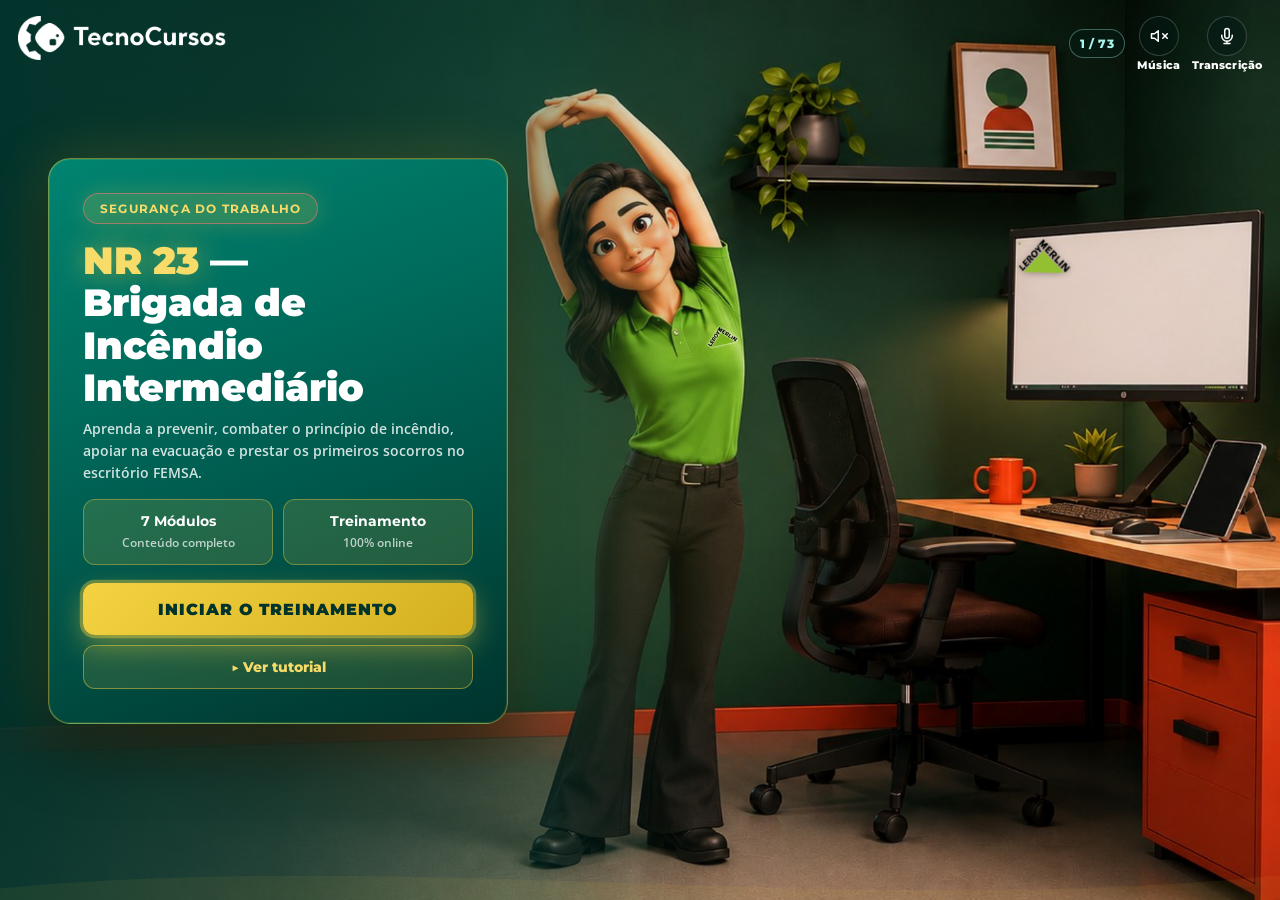
==== index.html @ 7adb187c "Initial commit: NR 23 Brigada de Incêndio Intermediário (FEMSA). Treinamento HTML com 7 módulos, tem" ====
<!DOCTYPE html>
<html lang="pt-BR">
<head>
  <meta charset="UTF-8">
  <meta http-equiv="refresh" content="0; url=sessao-aprender.html">
  <link rel="canonical" href="sessao-aprender.html">
  <title>NR 23 — Brigada de Incêndio</title>
</head>
<body>
  <p style="font-family:Montserrat,sans-serif;padding:24px">
    Abrindo a sessão…
    <a href="sessao-aprender.html">Clique aqui se não abrir</a>
  </p>
</body>
</html>
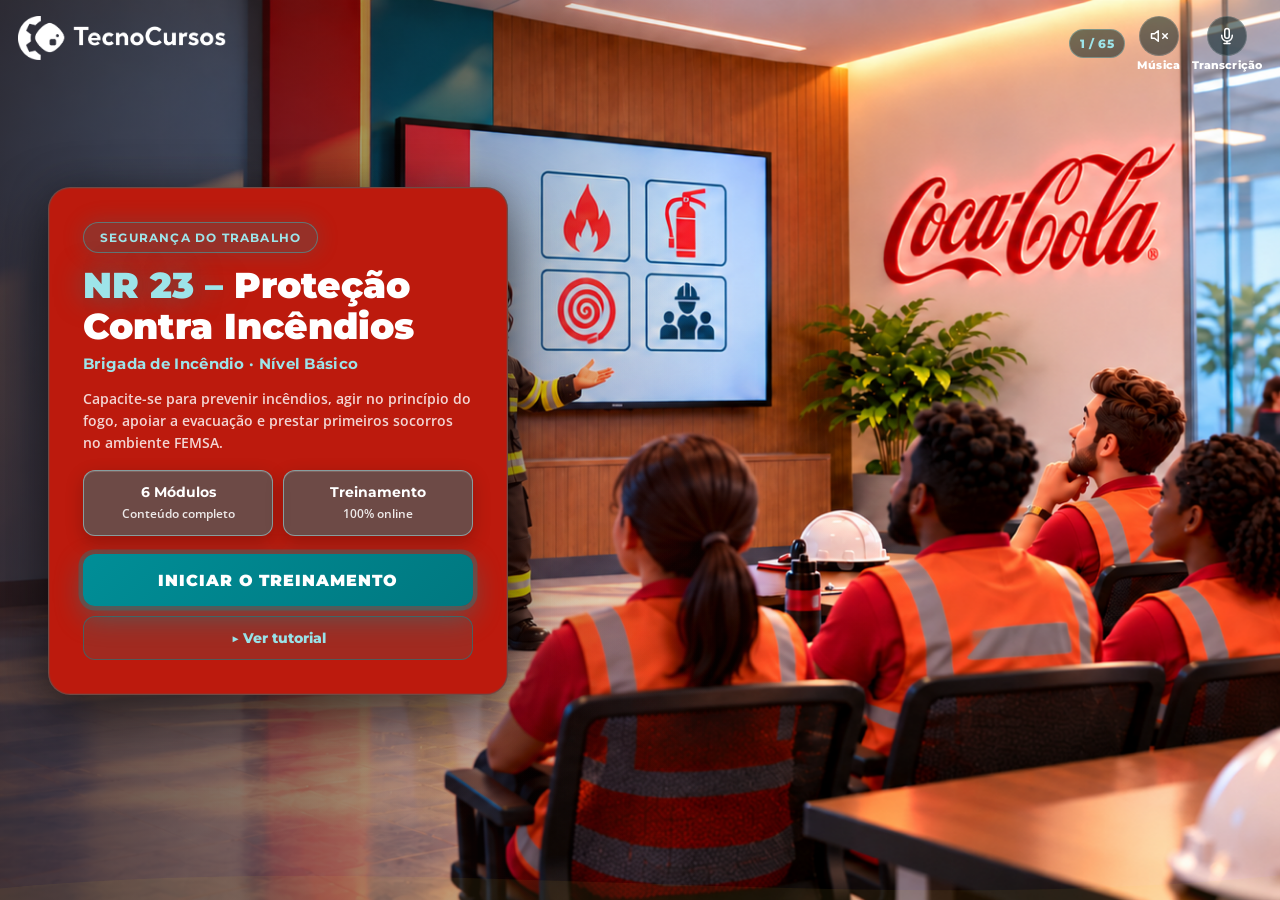
==== commit e70a2b61: "Atualizar título do curso, menu com destaque no módulo liberado e áudios da capa/menu. Co-authored-b" ====
--- a/index.html
+++ b/index.html
@@ -4,7 +4,7 @@
   <meta charset="UTF-8">
   <meta http-equiv="refresh" content="0; url=sessao-aprender.html">
   <link rel="canonical" href="sessao-aprender.html">
-  <title>NR 23 — Brigada de Incêndio</title>
+  <title>NR 23 – Proteção Contra Incêndios (Brigada de Incêndio - Nível Básico)</title>
 </head>
 <body>
   <p style="font-family:Montserrat,sans-serif;padding:24px">
